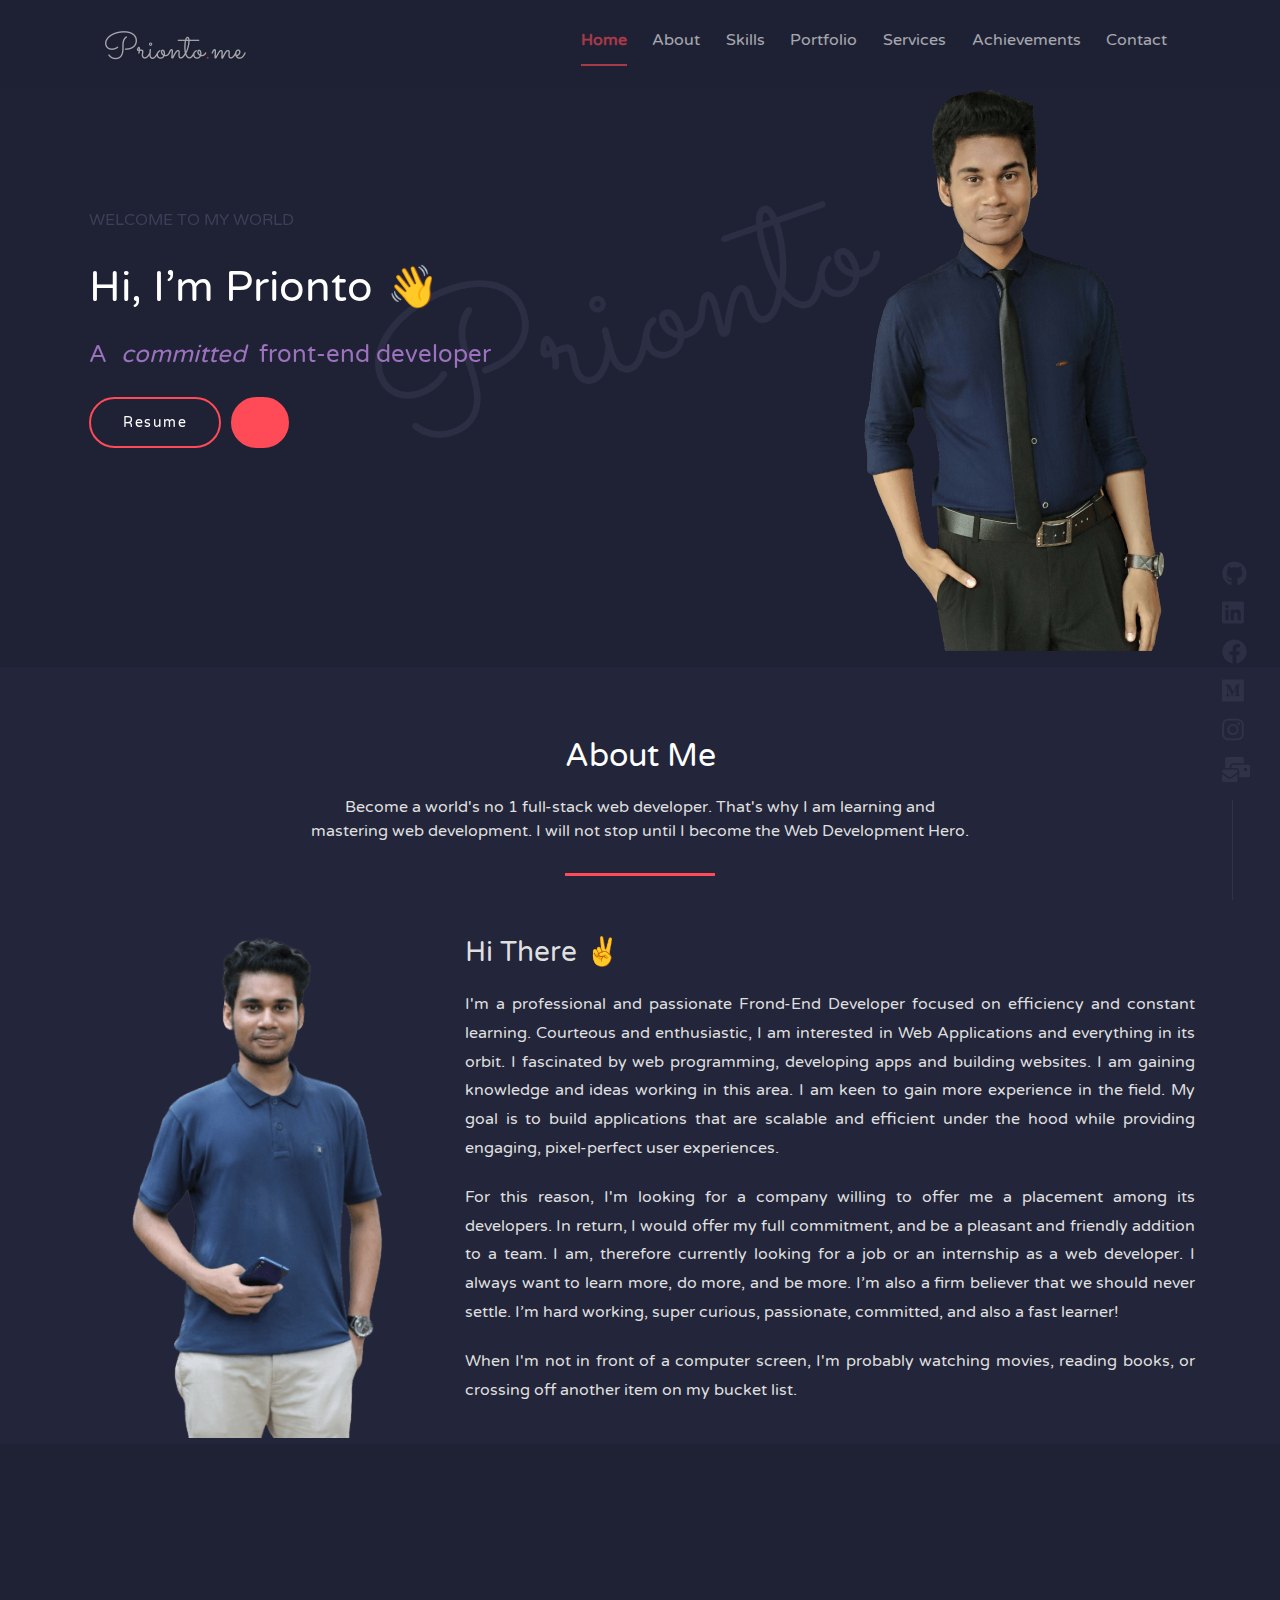
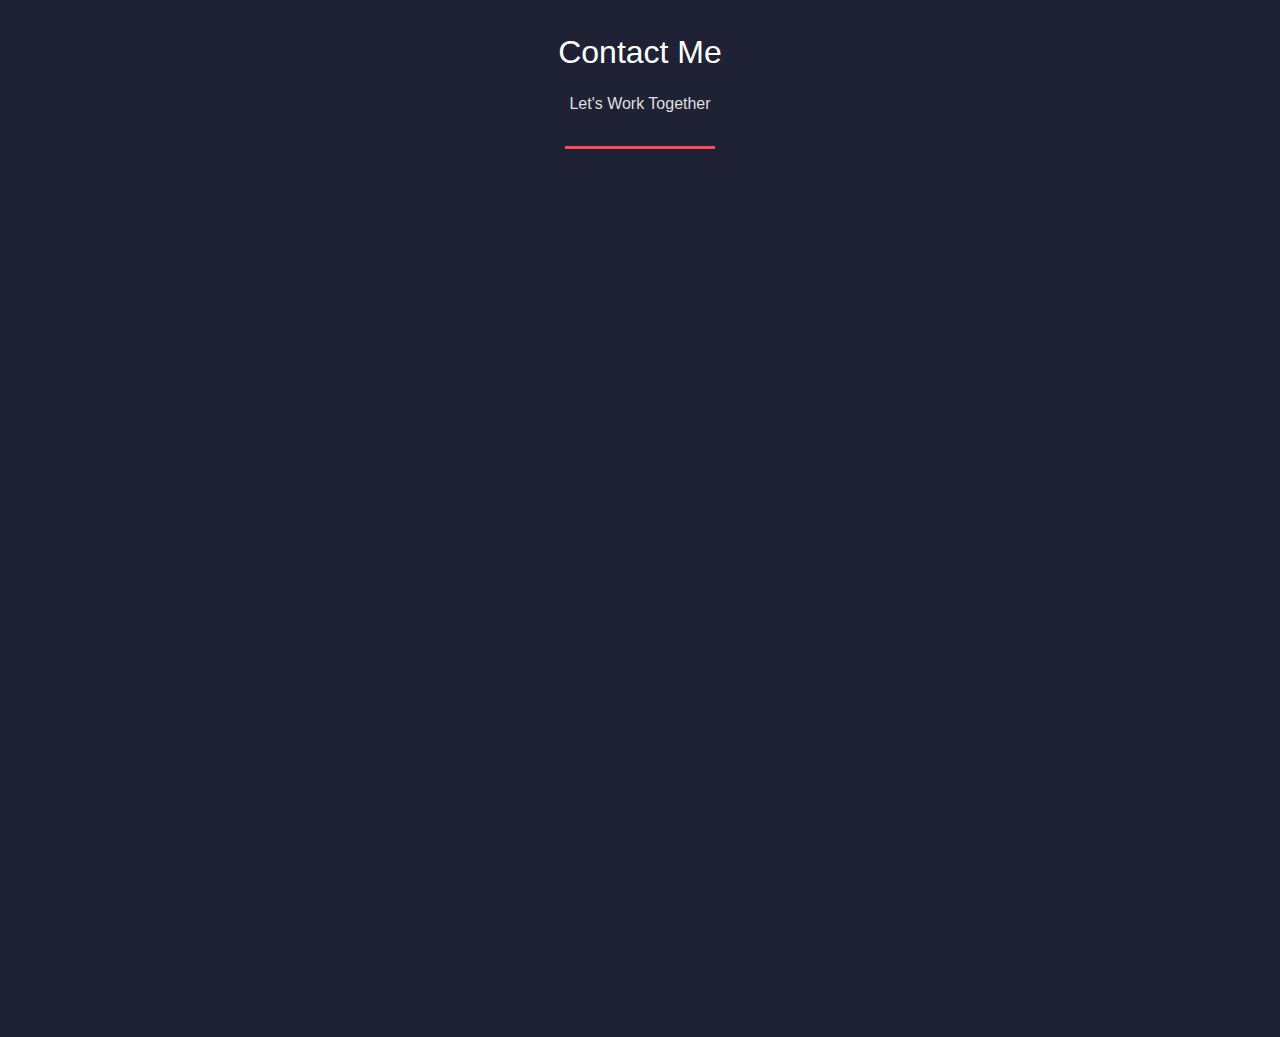
==== index.html @ dadfa2f0 "Test 1" ====
<!doctype html>
<html lang="en">
<head>
    <meta charset="utf-8"/>
    <link rel="icon" href="/programmer.svg"/>
    <meta name="viewport" content="width=device-width,initial-scale=1"/>
    <meta name="theme-color" content="#000000"/>
    <meta name="description"
          content="Become a world's no 1 full-stack web developer. That's why I am learning and mastering web development. I will not stop until I become the Web Development Hero."/>
    <meta property="og:title" content="Kalairani Vignesh's Portfolio"/>
    <meta property="og:type" content="website"/>
    <meta property="og:url" content="https://kalairani.github.io/myprofile"/>
    <meta property="og:image:url" content="https://i.imgur.com/Nc3WDDY.png"/>
    <meta property="og:description"
          content="Become a world's no 1 full-stack web developer. That's why I am learning and mastering web development. I will not stop until I become the Web Development Hero."/>
    <link href="https://fonts.googleapis.com/css2?family=Merienda+One&display=swap" rel="stylesheet"/>
    <link rel="apple-touch-icon" href="/programmer.svg"/>
    <link rel="manifest" href="/manifest.json"/>
    <title>Prionto Abdullah</title>
    <link href="https://fonts.gstatic.com">
    <link href="https://fonts.googleapis.com/css2?family=Exo+2:wght@100;200;300;400;500;600;700;800;900&display=swap"
          rel="stylesheet"/>
    <link href="https://fonts.googleapis.com/css2?family=Varela+Round&display=swap" rel="stylesheet"/>
    <link rel="stylesheet" href="https://cdn.jsdelivr.net/gh/FortAwesome/Font-Awesome@5.13.0/css/all.min.css"/>
    <link href="/static/css/2.44131096.chunk.css" rel="stylesheet">
    <link href="/static/css/main.71ec363f.chunk.css" rel="stylesheet">
</head>
<body>
<noscript>You need to enable JavaScript to run this app.</noscript>
<div id="root"></div>
<script>
    !function(e){function r(r){for(var n,i,l=r[0],p=r[1],f=r[2],c=0,s=[];c<l.length;c++)i=l[c],Object.prototype.hasOwnProperty.call(o,i)&&o[i]&&s.push(o[i][0]),o[i]=0;for(n in p)Object.prototype.hasOwnProperty.call(p,n)&&(e[n]=p[n]);for(a&&a(r);s.length;)s.shift()();return u.push.apply(u,f||[]),t()}function t(){for(var e,r=0;r<u.length;r++){for(var t=u[r],n=!0,l=1;l<t.length;l++){var p=t[l];0!==o[p]&&(n=!1)}n&&(u.splice(r--,1),e=i(i.s=t[0]))}return e}var n={},o={1:0},u=[];function i(r){if(n[r])return n[r].exports;var t=n[r]={i:r,l:!1,exports:{}};return e[r].call(t.exports,t,t.exports,i),t.l=!0,t.exports}i.m=e,i.c=n,i.d=function(e,r,t){i.o(e,r)||Object.defineProperty(e,r,{enumerable:!0,get:t})},i.r=function(e){"undefined"!=typeof Symbol&&Symbol.toStringTag&&Object.defineProperty(e,Symbol.toStringTag,{value:"Module"}),Object.defineProperty(e,"__esModule",{value:!0})},i.t=function(e,r){if(1&r&&(e=i(e)),8&r)return e;if(4&r&&"object"==typeof e&&e&&e.__esModule)return e;var t=Object.create(null);if(i.r(t),Object.defineProperty(t,"default",{enumerable:!0,value:e}),2&r&&"string"!=typeof e)for(var n in e)i.d(t,n,function(r){return e[r]}.bind(null,n));return t},i.n=function(e){var r=e&&e.__esModule?function(){return e.default}:function(){return e};return i.d(r,"a",r),r},i.o=function(e,r){return Object.prototype.hasOwnProperty.call(e,r)},i.p="/";var l=this["webpackJsonpprionto-portfolio"]=this["webpackJsonpprionto-portfolio"]||[],p=l.push.bind(l);l.push=r,l=l.slice();for(var f=0;f<l.length;f++)r(l[f]);var a=p;t()}([])
</script>
<script src="/static/js/2.128fc951.chunk.js"></script>
<script src="/static/js/main.515166cc.chunk.js"></script>
</body>
</html>
---- static/css/main.71ec363f.chunk.css ----
*{margin:0;padding:0;box-sizing:border-box}html{--scrollbarBG:#1f2235;--thumbBG:#ff4a57}body::-webkit-scrollbar{width:13px}body{width:100%;height:100vh;background-color:#1f2235;scrollbar-width:thin;scrollbar-color:#ff4a57 #1f2235;scrollbar-color:var(--thumbBG) var(--scrollbarBG)}body::-webkit-scrollbar-track{background:#1f2235;background:var(--scrollbarBG)}body::-webkit-scrollbar-thumb{background-color:#ff4a57;background-color:var(--thumbBG);border-radius:6px;border:3px solid #1f2235;border:3px solid var(--scrollbarBG)}.main-container{width:100%;height:100%}.alignCenter{-webkit-align-items:center;align-items:center}.justifyConter{-webkit-justify-content:center;justify-content:center}.fa,.fas{font-weight:900;color:#fff;margin:auto 7px}.nav-container{position:fixed;top:0;z-index:1;display:-webkit-flex;display:flex;background:#1f2235;-webkit-flex-direction:row;flex-direction:row;-webkit-align-items:center;align-items:center;-webkit-justify-content:space-between;justify-content:space-between;width:100%;padding-left:100px;padding-right:100px}.nav-container.active{background:#1f2235;box-shadow:0 1px 10px rgba(0,0,0,.1);border-radius:2px}.logo{font-size:1.8rem;color:#ff4a57;cursor:pointer;width:230px}.logo img{width:65%}.link{padding-top:5px;list-style-type:none;float:left}.nav-links{margin-bottom:10px}.nav-links .anchor{display:inline-block;color:#fff;text-decoration:none;cursor:pointer;font-family:"Varela Round",sans-serif;font-size:1rem;font-weight:400;line-height:5.1vh;margin:.8rem}.nav-links .anchor:hover{color:#ff4a57}.anchor.active{color:#ff4a57;font-weight:800;border-bottom:2px solid #ff4a57}.menu-icon{display:none}.home-container{font-family:"Varela Round",sans-serif;color:#fff;-webkit-flex-direction:row;flex-direction:row;-webkit-flex-wrap:nowrap;flex-wrap:nowrap;-webkit-align-content:center;align-content:center;-webkit-justify-content:space-evenly;justify-content:space-evenly;background-color:#1f2235;-webkit-align-items:center;align-items:center;width:100%;background:url(/static/media/bg.8e728fd2.png);background-repeat:no-repeat;background-size:cover;overflow:hidden}.content-container,.home-container{display:-webkit-flex;display:flex;height:100%}.content-container{margin-left:30px;width:50vw;-webkit-flex-direction:column;flex-direction:column;-webkit-justify-content:center;justify-content:center}.main-content{font-size:2.6rem}.skill-animation{margin-bottom:15px}.skill-content{color:#9c72be;font-family:"Varela Round",sans-serif;font-weight:400;font-size:1.5rem}.cIKpxU,.fTWtKs{width:140px!important}.hand{display:inline-block;margin:.9rem;cursor:pointer}.welcome-content{color:#3d3f58;font-size:16px;margin-bottom:20px;font-family:"Varela Round",sans-serif}.svg-container{margin-bottom:0;margin-top:90px;display:-webkit-flex;display:flex;-webkit-align-items:center;align-items:center;-webkit-justify-content:center;justify-content:center}.svg{width:100%}.sticky-icon-container{position:fixed;bottom:0;right:30px}.sticky-icon{margin:20% 2%;font-size:25px;color:#3d3f58;transition:.6s ease}.sticky-icon:hover{color:#ff4a57;font-size:27px}.line{width:1px;background-color:#3d3f58;height:100px;margin-top:10px;margin-left:10px}.about{font-family:"Varela Round",sans-serif}.common{width:60%;margin:20px auto;text-align:center}.mainHeader{font-size:32px;font-weight:500;margin-bottom:20px;color:#fff}.mainContent{font-size:16px;color:#dfdfdf}.commonBorder{background:#ff4a57;height:3px;width:150px;margin:30px auto}.about{width:100%;background:#23263a;padding-top:50px}.about-img{display:-webkit-flex;display:flex;-webkit-align-items:center;align-items:center;-webkit-justify-content:center;justify-content:center}.about-img img{width:350px;height:525px}.info{color:#dfdfdf;text-align:justify;padding-bottom:40px;line-height:1.8rem}.info h3{margin-top:30px}.info-p1,.info h3{margin-bottom:20px}.info-p1,.info-p2{font-size:16px}@media screen and (max-width:576px){.common{width:90%}.about-img img{width:267px;height:400px}}.service{padding:8rem 0;background-color:#f9f9ff}.serviceHeader h2{font-size:2.5rem;text-transform:uppercase;font-weight:700;margin-bottom:1rem}.serviceHeader p{max-width:45rem;text-align:center;margin-bottom:5rem;color:#777;line-height:26px}.singleService{max-width:30%!important;margin:1.1rem;padding:2rem!important;transition:.6s ease;background-color:#272a3f;border-radius:10px}.singleService:hover{box-shadow:0 10px 30px 0 rgba(0,0,0,.08)}.singleService h4{color:hsla(0,0%,100%,.9);font-size:21px;text-transform:uppercase;margin:1rem 0}.singleService p{color:#b3bad3;line-height:26px;font-size:16px}.singleService:hover svg.svg-inline--fa.fa-desktop.fa-w-18,.singleService:hover svg.svg-inline--fa.fa-laptop-code.fa-w-20,.singleService:hover svg.svg-inline--fa.fa-laptop-house.fa-w-20{color:#ff4a57}svg.svg-inline--fa.fa-desktop.fa-w-18,svg.svg-inline--fa.fa-laptop-code.fa-w-20,svg.svg-inline--fa.fa-laptop-house.fa-w-20{font-size:3rem;margin-bottom:1rem;color:#ada5a5;transition:.6s ease}@media screen and (max-width:576px){.service{padding:2rem}.serviceHeader h2{font-size:2rem;text-align:center}.singleService{max-width:85%!important;margin-left:30px}}@media screen and (min-width:576px) and (max-width:768px){.singleService{max-width:95%!important}.card-deck{-webkit-flex-direction:column!important;flex-direction:column!important}.p-4.card{margin-bottom:2rem}}@media screen and (min-width:768px) and (max-width:992px){.row.serviceRow{-webkit-flex-direction:column;flex-direction:column}.col-md-4.singleService{max-width:95%!important}}.skills-container{font-family:"Exo 2",sans-serif;color:#fff;background-color:#1f2235;-webkit-align-items:center;align-items:center;width:100%;min-height:120vh;display:-webkit-flex;display:flex;-webkit-flex-direction:column;flex-direction:column;padding:0 10px}.skills-container h3{border:1px solid #ff4a57;display:inline-block;padding:6px 13px 8px 18px;font-size:22px;font-weight:500;text-transform:uppercase;border-radius:5px;letter-spacing:.5rem}.skills-container img{display:-webkit-flex;display:flex;-webkit-align-items:center;align-items:center}.skills-container figcaption{font-family:"Varela Round",sans-serif;font-size:1rem;font-weight:500}.portfolio-container{font-family:"Exo 2",sans-serif;color:#fff;background-color:#1f2235;-webkit-align-items:center;align-items:center;width:100%;min-height:100vh;display:-webkit-flex;display:flex;-webkit-flex-direction:column;flex-direction:column}.project-button-container{width:100%;margin:auto}.project-button-container button{background-color:transparent!important;color:#ff4a57!important;padding:1%;border:0;border-radius:0!important;font-family:"Exo 2",sans-serif;font-size:22px;font-weight:500}.project-button-container button:focus{background-color:transparent;border-bottom:3px solid #ff4a57;outline:0}.project-button-container button:hover{border:1px solid #ff4a57;display:inline-block;padding:5px 15px;border-radius:5px}@media only screen and (max-width:430px){.project-button-container{width:100%;margin:auto}}.single-work{background-color:#272a3f!important;padding:1%;min-height:480px;border-radius:10px;transition:-webkit-transform .5s ease-in-out;transition:transform .5s ease-in-out;transition:transform .5s ease-in-out,-webkit-transform .5s ease-in-out}.single-work:hover .work-img{-webkit-transform:translateY(-80%);transform:translateY(-80%)}.work-img-container{width:100%;height:220px;overflow:hidden;padding:8px}.work-img-container:hover .work-img{-webkit-transform:translateY(-80%);transform:translateY(-80%)}.work-img{width:100%;transition:-webkit-transform 2s ease-in-out;transition:transform 2s ease-in-out;transition:transform 2s ease-in-out,-webkit-transform 2s ease-in-out}.project-name{font-size:22px;font-weight:500}.project-description,.project-name{font-family:"Varela Round",sans-serif}.project-description{font-size:14px;color:#b3bad3}.work-icon{font-size:25px;color:#ada5a5;margin:1px 10px}.work-icon:hover{color:#ff4a57}.badge{color:#fff!important;background-color:#ff4a57!important;padding:.2em .3em;margin-left:5px}.technologies{position:relative;color:hsla(0,0%,100%,.699);border:1px solid rgba(255,74,86,.8156862745098039);display:inline-block;padding:5px 15px;font-size:14px;font-weight:400;border-radius:5px;letter-spacing:.07rem}.projects-container{width:100%;-webkit-flex-wrap:wrap;flex-wrap:wrap;display:-webkit-flex;display:flex;-webkit-flex-direction:row;flex-direction:row;-webkit-justify-content:center;justify-content:center;-webkit-align-items:center;align-items:center;text-align:center}.projects{height:23rem;width:21rem;margin:1rem}.project-images,.projects{cursor:pointer;border-radius:10px}.project-images{width:100%;height:70%}.achievements-container{display:-webkit-flex;display:flex;color:hsla(0,0%,100%,.9);-webkit-flex-direction:column;flex-direction:column;padding:2rem;-webkit-align-items:center;align-items:center;-webkit-justify-content:space-evenly;justify-content:space-evenly;width:100%;min-height:100vh}.Achievement-images{width:100%;height:15rem;background-size:cover;background-repeat:no-repeat}.project-links h3{font-family:"Exo 2",sans-serif;font-weight:400;font-size:22px}.flip-box{background-color:transparent;height:16rem;width:21rem;-webkit-perspective:1000px;perspective:1000px}.flip-box-inner{position:absolute;width:100%;height:100%;text-align:center;transition:-webkit-transform .8s;transition:transform .8s;transition:transform .8s,-webkit-transform .8s;-webkit-transform-style:preserve-3d;transform-style:preserve-3d}.flip-box:hover .flip-box-inner{-webkit-transform:rotateY(180deg);transform:rotateY(180deg)}.flip-box-back,.flip-box-front{position:absolute;width:100%;height:100%;-webkit-backface-visibility:hidden;backface-visibility:hidden}.flip-box-back,.flip-box-front{background-color:transparent}.flip-box-back{-webkit-transform:rotateY(180deg);transform:rotateY(180deg)}.experienceDetails{width:100%}.experience{padding:6rem 0}.main-line{min-height:30rem;border-left:5px solid hsla(0,0%,100%,.25);z-index:5}.main-line.col{max-width:1.1rem!important}.years p{color:hsla(0,0%,100%,.8);font-family:"Varela Round",sans-serif;font-size:16px}.secondP:after,.thirdP:after,.years .firstP:after{content:"";position:absolute;right:-3.4rem;border-radius:50%;width:.5rem;height:.5rem;margin-top:4px;z-index:100;background-color:hsla(0,0%,100%,.7)}.secondP:before,.thirdP:before,.years .firstP:before{content:"";position:absolute;right:-3.65rem;border-radius:50%;width:1rem;height:1rem;z-index:10;background:#ff4a57}.experienceInfo h4{color:#fff;font-family:"Varela Round",sans-serif;font-weight:500;letter-spacing:1px}.experienceInfo p{font-size:18px;color:hsla(0,0%,100%,.9)}.point{font-size:16px}.firstP,.secondP{margin-bottom:8rem}.secondExp{margin:4.2rem 0}@media screen and (max-width:576px){.experience{padding:.5rem}.col1{-webkit-flex-grow:1;flex-grow:1}.col2{-webkit-flex-grow:0.3;flex-grow:0.3}.col.py-5.years.mr-5.px-0.aos-init.aos-animate{margin-right:1rem!important}.line.col{padding:0;height:35rem}.secondP:before,.thirdP:before,.years .firstP:before{right:-1.65rem;margin-top:2.5rem}.secondP:after,.thirdP:after,.years .firstP:after{right:-1.4rem;margin-top:-28px}.secondExp{margin:2.2rem 0}.experienceDetails.row{max-width:100vw}}@media screen and (min-width:416px) and (max-width:576px){.secondP:before,.thirdP:before,.years .firstP:before{margin-top:1rem}.secondExp{margin:3.2rem 0}}.padding-up{padding-top:3rem}.swiper-wrapper{width:350px!important}.swiper-button-next,.swiper-button-prev{color:#ff4a57!important}.see-all-button{width:300px}.single-blog{width:100%;height:360px;background-color:#272a3f;padding:5%;border-radius:5px}.blog-img-container{width:100%;margin-bottom:10px}.blog-img{transition:-webkit-transform .7s ease-in-out;transition:transform .7s ease-in-out;transition:transform .7s ease-in-out,-webkit-transform .7s ease-in-out;width:100%}.blog-img:hover{-webkit-transform:scale(1.2);transform:scale(1.2)}.single-blog h5{color:hsla(0,0%,100%,.9)}.main-button{background-color:transparent!important;color:#e0e0e0;border-radius:10px;border:1px solid #ff4a57;width:150px;margin-bottom:10px;transition:all .5s ease-in-out}.main-button:hover{background-color:#ff4a57!important}.main-button:focus{outline:none}@media screen and (max-width:576px){.padding-up{padding-top:0}.swiper-container{display:-webkit-flex;display:flex;-webkit-justify-content:center;justify-content:center}}#contact{padding-top:7rem}.contactHead h3{font-size:2.5rem;color:#fff;text-transform:uppercase;margin-bottom:1rem}.contactHead p{color:#fefefe}.contact-details{font-family:"Exo 2",sans-serif;max-width:30%!important;margin:1.1rem;padding:2rem!important;border-radius:20px;box-shadow:0 0 30px 0 rgba(0,0,0,.1)}.contact-details h4{font-size:1.4rem;font-weight:600;color:hsla(0,0%,100%,.8);text-transform:uppercase;margin:1.5rem 0;letter-spacing:.2rem}.contact-details p{color:#fff;letter-spacing:.3px;font-size:1rem}p.blockIcon{border:1px solid #fefefe;margin:0;padding:.9rem;border-radius:50%;width:4rem;height:4rem}p.blockIcon svg.svg-inline--fa.fa-envelope.fa-w-16,p.blockIcon svg.svg-inline--fa.fa-home.fa-w-18,p.blockIcon svg.svg-inline--fa.fa-phone-alt.fa-w-16{font-size:2rem;margin:0;color:#ff4a57}.contactForm h3{color:#fff;font-size:1rem}.contactForm{max-width:35rem;margin:0 auto}.contactForm p{color:#fff;letter-spacing:1px;margin-bottom:3rem}.contactForm input{height:3.5rem}.contactForm input,.contactForm textarea{background-color:#272a3f;border-radius:10px;border:none}.contactForm textarea{height:7rem!important}@media screen and (max-width:576px){.contact{padding:2rem}.contact-details{max-width:88%!important}}@media screen and (min-width:576px) and (max-width:767px){.contact-details{max-width:92%!important}}@media screen and (min-width:768px) and (max-width:992px){.contact-details{margin:.5rem!important}}.footer-container{font-family:"Exo 2",sans-serif;-webkit-align-items:center;align-items:center;width:100%}.copyRight{color:#fff;letter-spacing:.6px}.myName{color:#ff4a57;font-size:16px;font-weight:700}.button-group{display:-webkit-flex;display:flex}.button,.button-group a{text-decoration:none}.button{background-color:#1f2235;border:1px solid #ff4a57;color:#fff;font-family:"Varela Round",sans-serif;font-weight:400;width:-webkit-max-content;width:max-content;padding:13px 22px;border-radius:6px;text-align:center;display:block;outline:none;margin-top:.6rem;font-size:14px;letter-spacing:1.5px;cursor:pointer;transition:all .3s ease-in-out 0s}.button:hover{background-color:#ff4a57;color:#fff;transition:all .3s ease 0s;-webkit-transform:translateY(-3px);transform:translateY(-3px)}.button:focus{outline:none}.btn,.button-link{text-decoration:none}.btn{outline:none;border:none;color:#fff}.btn-outline{outline:none;padding:13px 32px}.btn-outline,.btn-smart{border:2px solid #ff4a57;border-radius:50px}.btn-smart{background:#ff4a57;padding:13px 20px;margin-left:10px}.btn-smart:hover{background-color:#1f2235}.play{font-size:25px!important;padding-top:10px}.heading{margin:2rem 0;font-family:"Varela Round",sans-serif;color:#000}@media screen and (max-width:1150px){.home-container{-webkit-flex-direction:column;flex-direction:column}.logo{width:150px}.logo img{width:90%}.content-container{margin-left:0;margin-top:100px;padding-top:5rem;width:100vw;-webkit-align-items:center;align-items:center;-webkit-justify-content:center;justify-content:center;text-align:center}.svg-container{width:100vw}}@media screen and (max-width:900px){.nav-links{display:-webkit-flex;display:flex;-webkit-flex-direction:column;flex-direction:column;width:100%;min-height:500px;position:absolute;top:9vh;text-align:center;-webkit-align-items:center;align-items:center;left:-100%;top:90px}.nav-links,.nav-links.active{opacity:1;transition:all .5s ease}.nav-links.active{background:rgba(0,0,0,.9);left:0;z-index:1;top:90px}.menu-icon{display:block;position:relative;margin:0 1rem;font-size:1.8rem;cursor:pointer}.nav-links .anchor{display:block;line-height:9.1vh;width:100vw;margin:.4rem}.anchor.active{color:#ff4a57;font-weight:800;border:none;background:rgba(0,0,0,.534)}.nav-links.active .anchor:hover{color:#ff4a57}.left-content{margin-top:50px}}@media screen and (max-width:1150px){.svg{width:45%}}@media screen and (max-width:900px){.svg{width:60%}.nav-container{padding:25px}.content-container{margin-top:90px}}@media screen and (max-width:700px){.content-container{font-size:.7rem;margin-top:70px}.svg-container{margin-top:3rem;width:50vw;display:-webkit-flex;display:flex;-webkit-align-items:center;align-items:center;-webkit-justify-content:center;justify-content:center}.svg{width:130%}.nav-container{padding:20px}}@media screen and (max-width:550px){.home-container{min-height:auto}.content-container{font-size:.7rem}.logo img{width:85%}.main-content{font-size:2rem}.skill-content{margin:.6rem 0;font-size:1.2rem}.hand{font-size:1.8rem}.welcome-content{font-size:.7rem}.cIKpxU,.fTWtKs{width:120px!important}.svg{width:140%}.nav-container{padding:10px}}@media screen and (max-width:500px){.svg{width:140%}.project-button-container button{padding:1% 3%}}@media screen and (max-width:415px){.skill-content{font-size:1rem}.cIKpxU,.fTWtKs{width:100px!important}.logo img{width:80%}.mainHeader{font-size:30px}}@media screen and (max-width:395px){.heading{font-size:1.2rem}.button{font-size:.8rem}.cIKpxU,.fTWtKs{width:90px!important}.logo img{width:85%}}
/*# sourceMappingURL=main.71ec363f.chunk.css.map */
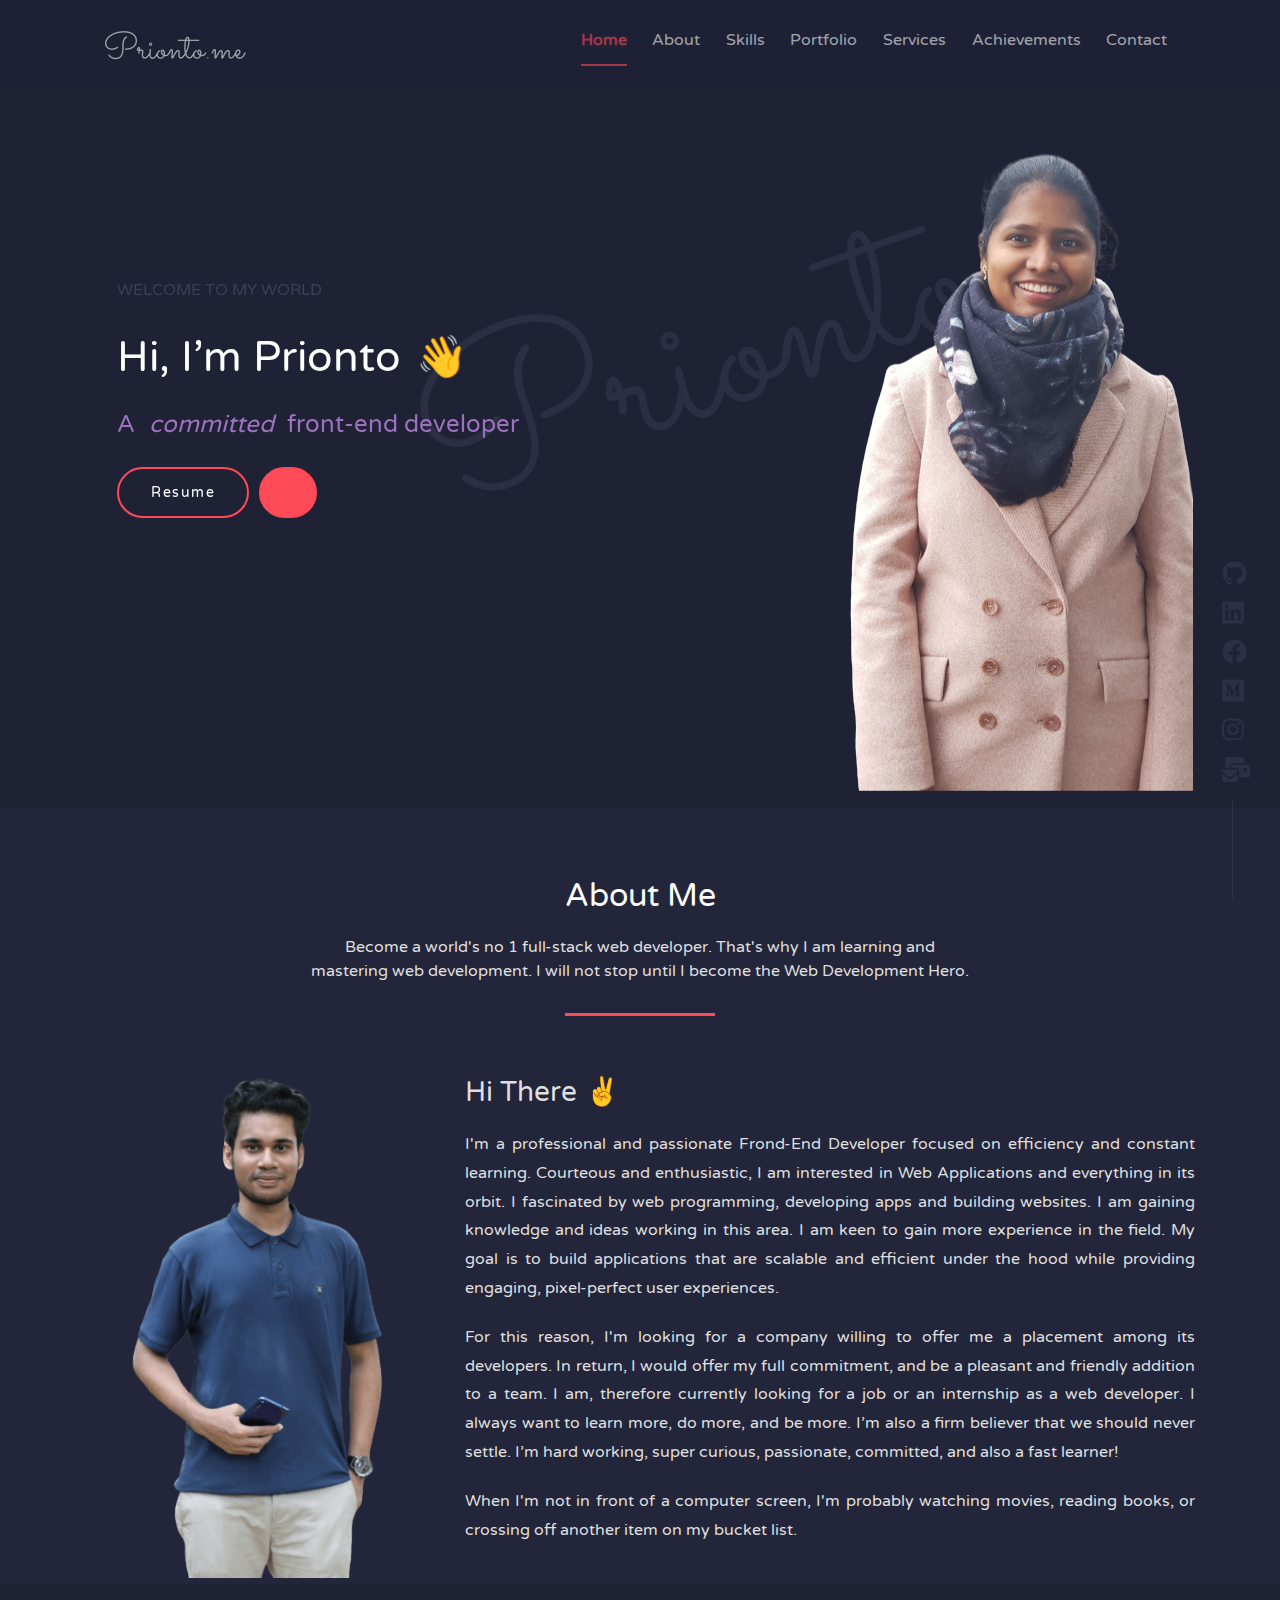
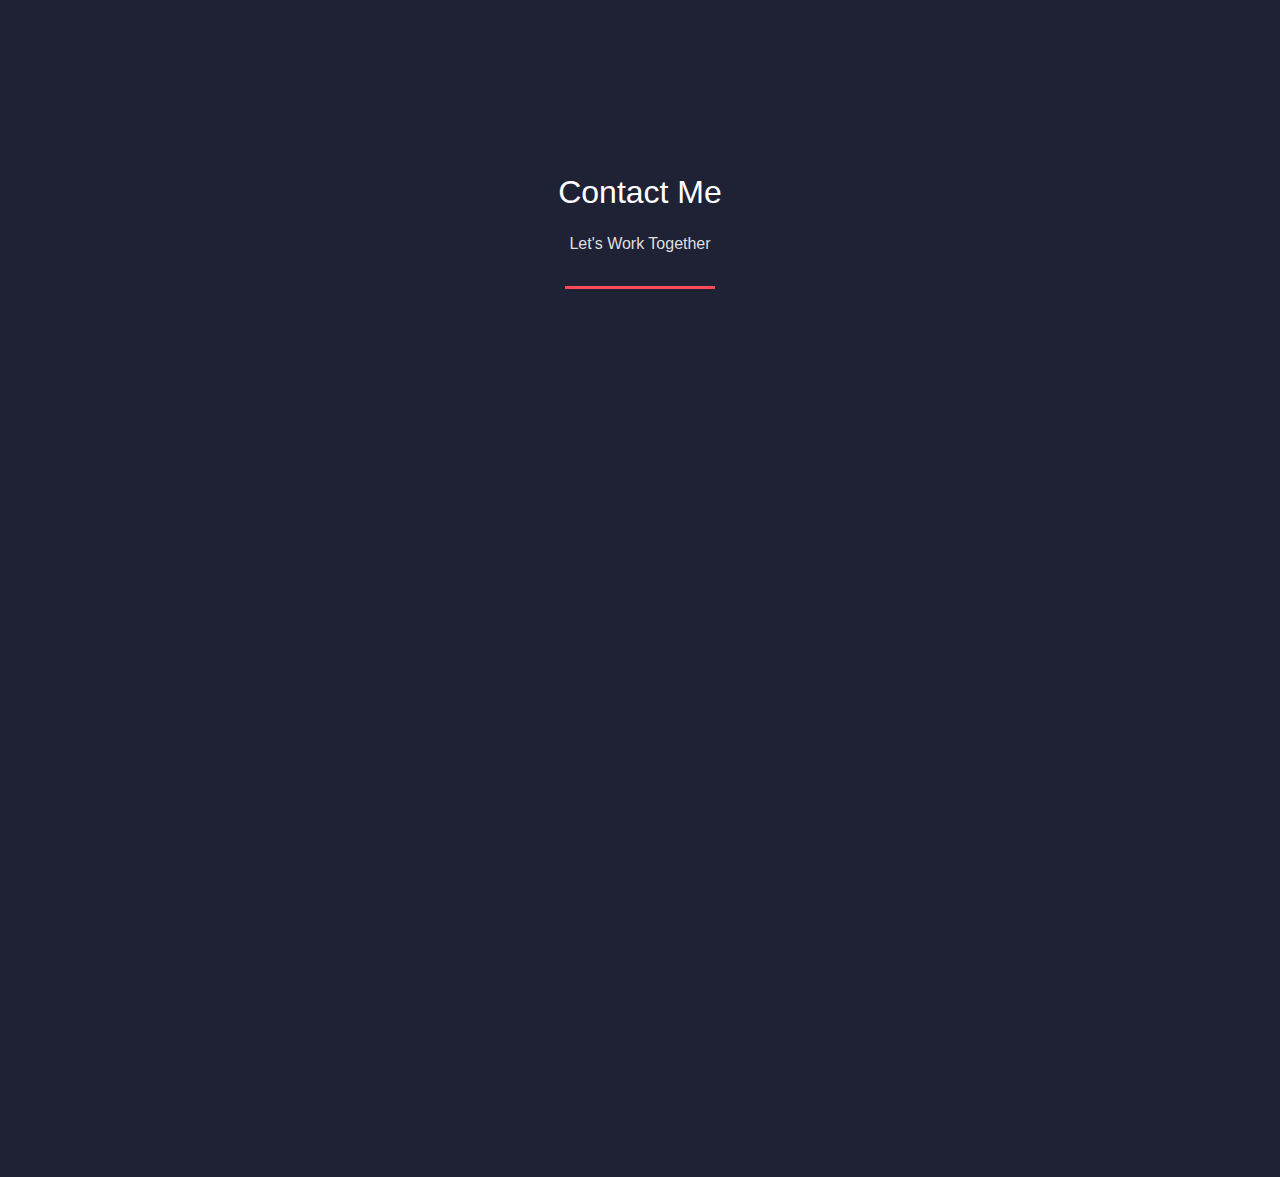
==== commit 4c625990: "Title update" ====
--- a/index.html
+++ b/index.html
@@ -16,7 +16,7 @@
     <link href="https://fonts.googleapis.com/css2?family=Merienda+One&display=swap" rel="stylesheet"/>
     <link rel="apple-touch-icon" href="/programmer.svg"/>
     <link rel="manifest" href="/manifest.json"/>
-    <title>Prionto Abdullah</title>
+    <title>Kalairani Vignesh</title>
     <link href="https://fonts.gstatic.com">
     <link href="https://fonts.googleapis.com/css2?family=Exo+2:wght@100;200;300;400;500;600;700;800;900&display=swap"
           rel="stylesheet"/>
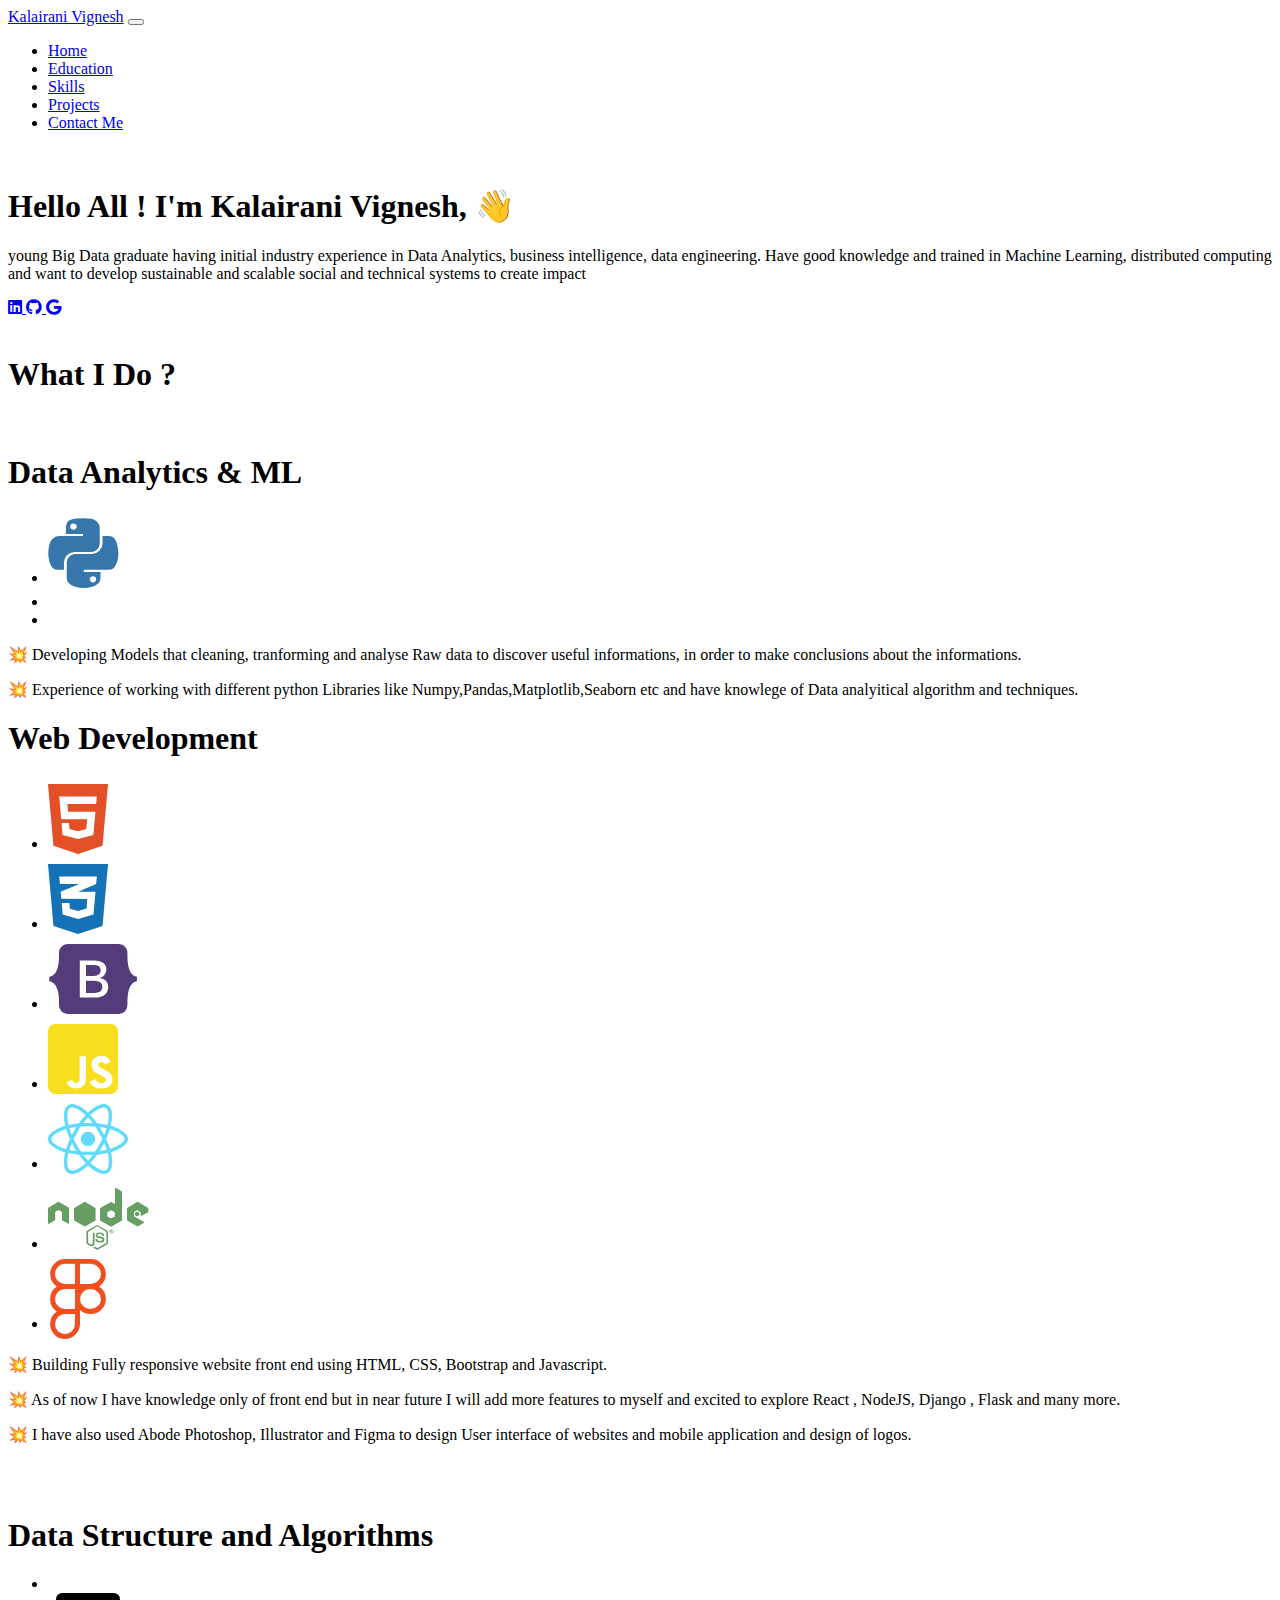
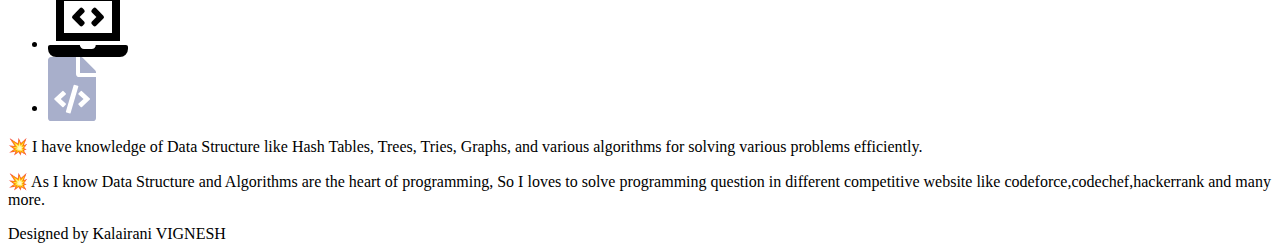
==== commit 99779b1b: "Index File - initial update" ====
--- a/index.html
+++ b/index.html
@@ -1,37 +1,150 @@
-<!doctype html>
-<html lang="en">
+<!DOCTYPE html>
+<html lang="en" dir="ltr">
+
 <head>
-    <meta charset="utf-8"/>
-    <link rel="icon" href="/programmer.svg"/>
-    <meta name="viewport" content="width=device-width,initial-scale=1"/>
-    <meta name="theme-color" content="#000000"/>
-    <meta name="description"
-          content="Become a world's no 1 full-stack web developer. That's why I am learning and mastering web development. I will not stop until I become the Web Development Hero."/>
-    <meta property="og:title" content="Kalairani Vignesh's Portfolio"/>
-    <meta property="og:type" content="website"/>
-    <meta property="og:url" content="https://kalairani.github.io/myprofile"/>
-    <meta property="og:image:url" content="https://i.imgur.com/Nc3WDDY.png"/>
-    <meta property="og:description"
-          content="Become a world's no 1 full-stack web developer. That's why I am learning and mastering web development. I will not stop until I become the Web Development Hero."/>
-    <link href="https://fonts.googleapis.com/css2?family=Merienda+One&display=swap" rel="stylesheet"/>
-    <link rel="apple-touch-icon" href="/programmer.svg"/>
-    <link rel="manifest" href="/manifest.json"/>
-    <title>Kalairani Vignesh</title>
-    <link href="https://fonts.gstatic.com">
-    <link href="https://fonts.googleapis.com/css2?family=Exo+2:wght@100;200;300;400;500;600;700;800;900&display=swap"
-          rel="stylesheet"/>
-    <link href="https://fonts.googleapis.com/css2?family=Varela+Round&display=swap" rel="stylesheet"/>
-    <link rel="stylesheet" href="https://cdn.jsdelivr.net/gh/FortAwesome/Font-Awesome@5.13.0/css/all.min.css"/>
-    <link href="/static/css/2.44131096.chunk.css" rel="stylesheet">
-    <link href="/static/css/main.71ec363f.chunk.css" rel="stylesheet">
+  <meta charset="utf-8">
+  <meta name="viewport" content="width=device-width,initial-scale=1">
+  <title>Kalairani Vignesh's Portfolio</title>
+  <link rel="icon" href="Image/engineer.ico">
+  <link rel="stylesheet" href="https://stackpath.bootstrapcdn.com/bootstrap/4.5.0/css/bootstrap.min.css" integrity="sha384-9aIt2nRpC12Uk9gS9baDl411NQApFmC26EwAOH8WgZl5MYYxFfc+NcPb1dKGj7Sk" crossorigin="anonymous">
+  <link rel="stylesheet" href="style.css">
+  
+  <link href="https://fonts.googleapis.com/css2?family=Arizonia&family=Montserrat:wght@400;800&display=swap" rel="stylesheet">
+  <link href="https://fonts.googleapis.com/css2?family=Open+Sans:wght@700&display=swap" rel="stylesheet">
+  <link rel="stylesheet" href="https://use.fontawesome.com/releases/v5.4.1/css/all.css" />
+  <link rel="stylesheet" href="https://cdnjs.cloudflare.com/ajax/libs/font-awesome/5.13.1/css/all.min.css">
+  <script src="https://code.jquery.com/jquery-3.5.1.slim.min.js" integrity="sha384-DfXdz2htPH0lsSSs5nCTpuj/zy4C+OGpamoFVy38MVBnE+IbbVYUew+OrCXaRkfj" crossorigin="anonymous"></script>
+  <script src="https://cdn.jsdelivr.net/npm/popper.js@1.16.0/dist/umd/popper.min.js" integrity="sha384-Q6E9RHvbIyZFJoft+2mJbHaEWldlvI9IOYy5n3zV9zzTtmI3UksdQRVvoxMfooAo" crossorigin="anonymous"></script>
+  <script src="https://stackpath.bootstrapcdn.com/bootstrap/4.5.0/js/bootstrap.min.js" integrity="sha384-OgVRvuATP1z7JjHLkuOU7Xw704+h835Lr+6QL9UvYjZE3Ipu6Tp75j7Bh/kR0JKI" crossorigin="anonymous"></script>
 </head>
-<body>
-<noscript>You need to enable JavaScript to run this app.</noscript>
-<div id="root"></div>
-<script>
-    !function(e){function r(r){for(var n,i,l=r[0],p=r[1],f=r[2],c=0,s=[];c<l.length;c++)i=l[c],Object.prototype.hasOwnProperty.call(o,i)&&o[i]&&s.push(o[i][0]),o[i]=0;for(n in p)Object.prototype.hasOwnProperty.call(p,n)&&(e[n]=p[n]);for(a&&a(r);s.length;)s.shift()();return u.push.apply(u,f||[]),t()}function t(){for(var e,r=0;r<u.length;r++){for(var t=u[r],n=!0,l=1;l<t.length;l++){var p=t[l];0!==o[p]&&(n=!1)}n&&(u.splice(r--,1),e=i(i.s=t[0]))}return e}var n={},o={1:0},u=[];function i(r){if(n[r])return n[r].exports;var t=n[r]={i:r,l:!1,exports:{}};return e[r].call(t.exports,t,t.exports,i),t.l=!0,t.exports}i.m=e,i.c=n,i.d=function(e,r,t){i.o(e,r)||Object.defineProperty(e,r,{enumerable:!0,get:t})},i.r=function(e){"undefined"!=typeof Symbol&&Symbol.toStringTag&&Object.defineProperty(e,Symbol.toStringTag,{value:"Module"}),Object.defineProperty(e,"__esModule",{value:!0})},i.t=function(e,r){if(1&r&&(e=i(e)),8&r)return e;if(4&r&&"object"==typeof e&&e&&e.__esModule)return e;var t=Object.create(null);if(i.r(t),Object.defineProperty(t,"default",{enumerable:!0,value:e}),2&r&&"string"!=typeof e)for(var n in e)i.d(t,n,function(r){return e[r]}.bind(null,n));return t},i.n=function(e){var r=e&&e.__esModule?function(){return e.default}:function(){return e};return i.d(r,"a",r),r},i.o=function(e,r){return Object.prototype.hasOwnProperty.call(e,r)},i.p="/";var l=this["webpackJsonpprionto-portfolio"]=this["webpackJsonpprionto-portfolio"]||[],p=l.push.bind(l);l.push=r,l=l.slice();for(var f=0;f<l.length;f++)r(l[f]);var a=p;t()}([])
-</script>
-<script src="/static/js/2.128fc951.chunk.js"></script>
-<script src="/static/js/main.515166cc.chunk.js"></script>
+<body class="container-fluid body_section">
+        <header>
+              <nav class="navbar navbar-expand-lg navbar-light ">
+                <a class="navbar-brand brand-name" href="#">Kalairani Vignesh</a>
+                <button class="navbar-toggler" type="button" data-toggle="collapse" data-target="#navbarSupportedContent" aria-controls="navbarSupportedContent" aria-expanded="false" aria-label="Toggle navigation">
+                  <span class="navbar-toggler-icon"></span>
+                </button>
+        
+                <div class="collapse navbar-collapse" id="navbarSupportedContent">
+                  <ul class="navbar-nav ml-auto">
+                    <li class="nav-item">
+                      <a class="nav-link headerachor" href="index.html">Home</a>
+                    </li>
+                    <li class="nav-item">
+                      <a class="nav-link headerachor" href="Education.html">Education</a>
+                    </li>
+                    <li class="nav-item">
+                      <a class="nav-link headerachor" href="skill.html">Skills</a>
+                    </li>
+                    <li class="nav-item">
+                      <a class="nav-link headerachor" href="Project.html">Projects</a>
+                    </li>
+                    <li class="nav-item">
+                      <a class="nav-link headerachor" href="contact.html">Contact Me</a>
+                    </li>
+                  </ul>
+              </nav>
+          </header>
+
+          <section id = "Home">
+              <div class="row column1">
+                <div class="col-lg-6 col-md-6 first-image">
+                    <img class = "boyimage" src="Image/20200630_162659.gif" alt="">
+                </div>  
+                  <div class="col-lg-6 section-1">
+                      <h1 class = "Hello">Hello All ! I'm Kalairani Vignesh, <span class="wave">👋</span></h1>
+                      <p> young Big Data graduate having initial industry experience in Data Analytics, business intelligence, data engineering.
+                          Have good knowledge and trained in Machine Learning, distributed computing and want to develop sustainable and
+                          scalable social and technical systems to create impact</p>
+                          <div class=social_media_icon>
+                            <a class="btn" href="https://www.linkedin.com/in/kalairani-vignesh/" target=_blank>
+                              <i class="fab fa-linkedin" aria-hidden="true"></i>
+                            </a>
+                            <a class="btn" href="https://github.com/kalairani" target=_blank>
+                              <i class="fab fa-github"></i>
+                            </a>
+                            <a class="btn" href="mailto:kalairani.vignesh@gmail.com" target=_blank>
+                              <i class="fab fa-google"></i>
+                            </a>
+                          </div>
+                  </div>
+                  <div class="Image-boy col-lg-6"><img class="boy" src="Image/Boy-image.png" alt=""></div>
+              </div>
+          </section>
+
+
+          <section id=Whatido>
+            <h1>What I Do ?</h1>
+              <div class = "row feature-1">
+                  <div class="col-lg-6 col-md-6 Feature-first-image ">
+                    <img class = "Feature-svg-image" src="Image/Data_Analysis.svg" alt="">
+                  </div>
+                  <div class="col-lg-6 col-md-6">
+                    <h1 class= "Feature-Heading" >Data Analytics & ML</h1>
+                    <ul class = "dev-icon">
+                      <li><i class="fab fa-python fa-5x" style="color:#3776ab"></i></li>
+                      <li><img class="numpy" src="Image/numpy-ar21.svg" alt=""></li>
+                      <li><img class = "pandas" src="Image/kindpng_5747046.png" alt=""></li>
+                    </ul>
+                    <div class = "Data-Analytic">
+                      <p class ="Features-paragraph">
+                         💥 Developing Models that cleaning, tranforming and analyse Raw data to discover useful informations,
+                         in order to make conclusions about the informations.</p>
+                      <p  class ="Features-paragraph">
+                         💥 Experience of working with different python Libraries like Numpy,Pandas,Matplotlib,Seaborn etc and have knowlege of
+                        Data analyitical algorithm and techniques.</p>
+                    </div>
+                </div>
+              </div>
+              <div class="row feature-2">
+                <div class="col-lg-6 col-md-6 feature-web">
+                  <h1 class="Feature-Heading">Web Development</h1>
+                  <ul class = "dev-icon">
+                    <li><i class="fab fa-html5 fa-5x" style="color:#e34f26"></i></li>
+                    <li><i class="fab fa-css3-alt fa-5x" style="color:#1572b6"></i></li>
+                    <li><i class="fab fa-bootstrap fa-5x" style="color:#543b79"></i></li>
+                    <li><i class="fab fa-js-square fa-5x" style="color:#f7df1e"></i></li>
+                    <li><i class="fab fa-react fa-5x" style="color:#61dafb"></i></li>
+                    <li><i class="fab fa-node fa-5x" style="color:#679e63"></i></li>
+                    <li><i class="fab fa-figma fa-5x" style="color:#f24e1e"></i></li>
+                
+                  </ul>
+                  <div class = "Data-Analytic">
+                    <p class ="Features-paragraph">
+                       💥 Building Fully responsive website front end using HTML, CSS, Bootstrap and Javascript.</p>
+                    <p  class ="Features-paragraph">
+                       💥 As of now I have knowledge only of front end but in near future I will add more features to myself and excited to explore React , NodeJS, Django , Flask and many more.</p>
+                      <p  class ="Features-paragraph">
+                       💥 I have also used Abode Photoshop, Illustrator and Figma to design User interface of websites and mobile application and design of logos.</p>
+                      </div>
+                </div>
+                <div class="col-lg-6 col-md-6 Feature-second-image ">
+                  <img class = "Feature-svg-image" src="Image/website.svg" alt="">
+                </div>
+              </div>
+              <div class="row feature-3">
+                <div class = "col-lg-6 col-md-6 Feature-third-image">
+                    <img class = "Feature-svg-image-3" src="Image/Coding.svg" alt="">
+                  </div>
+                  <div class="col-lg-6 col-md-6 feature-coding">
+                    <h1 class="Feature-Heading">Data Structure and Algorithms</h1>
+                    <ul class = "dev-icon">
+                     <li></li>
+                     <li><i class="fas fa-laptop-code fa-4x"></i></li>
+                     
+                     <li><i class="fas fa-file-code fa-4x" style="color: #a8afcb;"></i></li>
+                    </ul>
+                    <div class = "Data-Analytic">
+                      <p class ="Features-paragraph">
+                         💥 I have knowledge of Data Structure like Hash Tables, Trees, Tries, Graphs, and various algorithms for solving various problems efficiently.</p>
+                      <p  class ="Features-paragraph">
+                         💥 As I know Data Structure and Algorithms are the heart of programming, So I loves to solve programming question in different competitive website like codeforce,codechef,hackerrank and many more.</p>
+                        </div>
+                  </div>
+              </div>
+               
+        
+          </section>
+    <footer class=footer>Designed by Kalairani VIGNESH</footer>
 </body>
-</html>+</html>
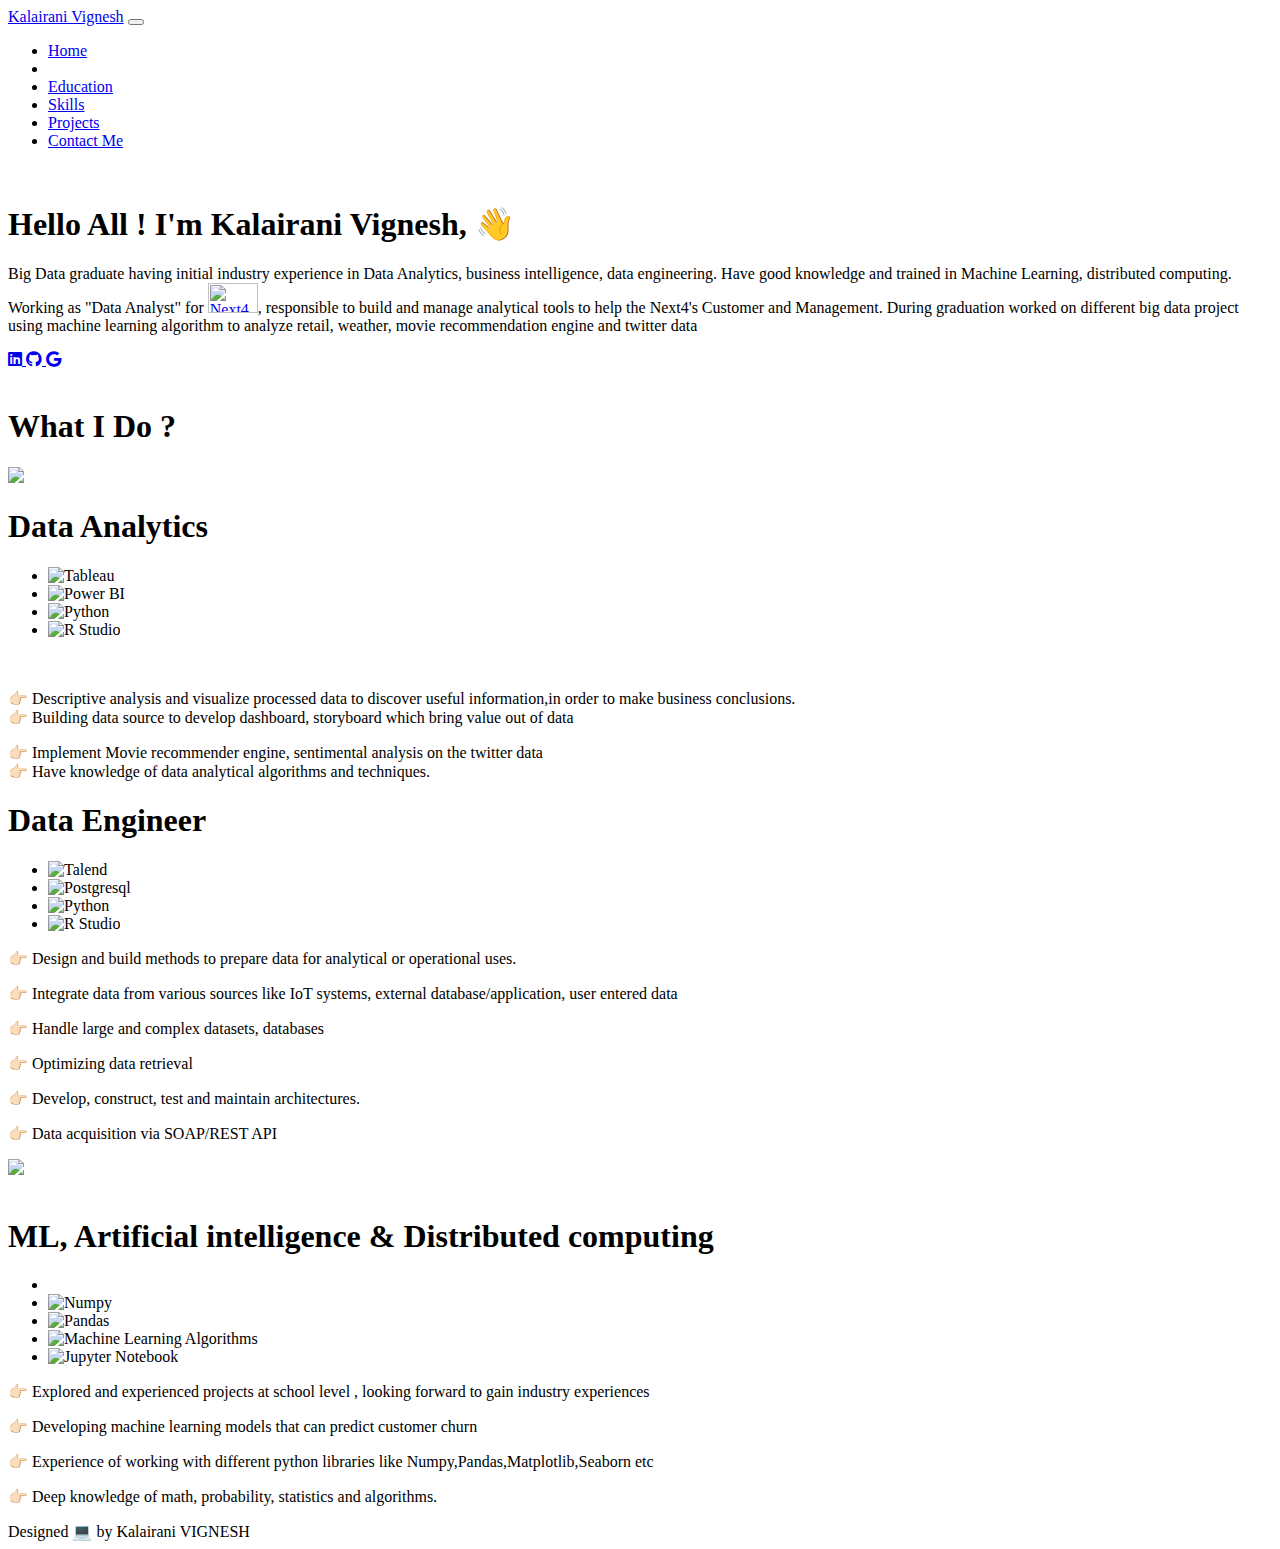
==== commit ec1e89aa: "home navigation" ====
--- a/index.html
+++ b/index.html
@@ -5,7 +5,7 @@
   <meta charset="utf-8">
   <meta name="viewport" content="width=device-width,initial-scale=1">
   <title>Kalairani Vignesh's Portfolio</title>
-  <link rel="icon" href="Image/engineer.ico">
+  <link rel="icon" href="Image/analyst.png">
   <link rel="stylesheet" href="https://stackpath.bootstrapcdn.com/bootstrap/4.5.0/css/bootstrap.min.css" integrity="sha384-9aIt2nRpC12Uk9gS9baDl411NQApFmC26EwAOH8WgZl5MYYxFfc+NcPb1dKGj7Sk" crossorigin="anonymous">
   <link rel="stylesheet" href="style.css">
   
@@ -20,7 +20,7 @@
 <body class="container-fluid body_section">
         <header>
               <nav class="navbar navbar-expand-lg navbar-light ">
-                <a class="navbar-brand brand-name" href="#">Kalairani Vignesh</a>
+                <a class="navbar-brand brand-name" href="https://kalairani.github.io/">Kalairani Vignesh</a>
                 <button class="navbar-toggler" type="button" data-toggle="collapse" data-target="#navbarSupportedContent" aria-controls="navbarSupportedContent" aria-expanded="false" aria-label="Toggle navigation">
                   <span class="navbar-toggler-icon"></span>
                 </button>
@@ -30,6 +30,7 @@
                     <li class="nav-item">
                       <a class="nav-link headerachor" href="index.html">Home</a>
                     </li>
+                    <li class="nav-item">
                     <li class="nav-item">
                       <a class="nav-link headerachor" href="Education.html">Education</a>
                     </li>
@@ -48,14 +49,14 @@
 
           <section id = "Home">
               <div class="row column1">
-                <div class="col-lg-6 col-md-6 first-image">
-                    <img class = "boyimage" src="Image/20200630_162659.gif" alt="">
+                <div class="first-image">
+                    <img class = "myimage" src="Image/KalairaniVignesh.png" alt="">
                 </div>  
-                  <div class="col-lg-6 section-1">
+                  <div class="summary">
                       <h1 class = "Hello">Hello All ! I'm Kalairani Vignesh, <span class="wave">👋</span></h1>
-                      <p> young Big Data graduate having initial industry experience in Data Analytics, business intelligence, data engineering.
-                          Have good knowledge and trained in Machine Learning, distributed computing and want to develop sustainable and
-                          scalable social and technical systems to create impact</p>
+                      <p> Big Data graduate having initial industry experience in Data Analytics, business intelligence, data engineering.
+                          Have good knowledge and trained in Machine Learning, distributed computing. Working as "Data Analyst" for <a href = "https://next4.io/" target = "_blank"><img class = "ImageSummary" src = "Image/Next4.png" title="Next4, a traxens company" width="50" height="30"></a>, responsible to build and manage analytical tools to help the Next4's Customer and Management.
+                          During graduation worked on different big data project using machine learning algorithm to  analyze retail, weather, movie recommendation engine and twitter data</p>
                           <div class=social_media_icon>
                             <a class="btn" href="https://www.linkedin.com/in/kalairani-vignesh/" target=_blank>
                               <i class="fab fa-linkedin" aria-hidden="true"></i>
@@ -68,83 +69,86 @@
                             </a>
                           </div>
                   </div>
-                  <div class="Image-boy col-lg-6"><img class="boy" src="Image/Boy-image.png" alt=""></div>
+                  <div class="Image-boy col-lg-6"><img class="boy" src="Image/girl.png" alt=""></div>
               </div>
           </section>
 
 
           <section id=Whatido>
-            <h1>What I Do ?</h1>
+            <h1 class = "textcenter">What I Do ?</h1>
               <div class = "row feature-1">
                   <div class="col-lg-6 col-md-6 Feature-first-image ">
-                    <img class = "Feature-svg-image" src="Image/Data_Analysis.svg" alt="">
+                    <img class = "Feature-svg-image" src="Image/Analysis.png">
                   </div>
                   <div class="col-lg-6 col-md-6">
-                    <h1 class= "Feature-Heading" >Data Analytics & ML</h1>
+                    <h1 class= "Feature-Heading textcenter" >Data Analytics</h1>
                     <ul class = "dev-icon">
-                      <li><i class="fab fa-python fa-5x" style="color:#3776ab"></i></li>
-                      <li><img class="numpy" src="Image/numpy-ar21.svg" alt=""></li>
-                      <li><img class = "pandas" src="Image/kindpng_5747046.png" alt=""></li>
-                    </ul>
-                    <div class = "Data-Analytic">
+                        <li><img class="icon-image" src="Image/tableau-icon-svgrepo-com_1.svg" title="Tableau"></li>
+                        <li><img class="icon-image" src="Image/powerbi-svgrepo-com.svg" title="Power BI"></li>
+                        <li><img class="icon-image" src="Image/python-svgrepo-com.svg" title="Python"></li>
+                        <li><img class="icon-image" src="Image/rstudio-seeklogo.com.svg" title="R Studio"></li>                    </ul>
+                    <br class = "Data-Analytic">
                       <p class ="Features-paragraph">
-                         💥 Developing Models that cleaning, tranforming and analyse Raw data to discover useful informations,
-                         in order to make conclusions about the informations.</p>
-                      <p  class ="Features-paragraph">
-                         💥 Experience of working with different python Libraries like Numpy,Pandas,Matplotlib,Seaborn etc and have knowlege of
-                        Data analyitical algorithm and techniques.</p>
+                        👉🏻 Descriptive analysis and visualize processed data to discover useful information,in order to make business conclusions.
+                          <br>👉🏻 Building data source to develop dashboard, storyboard which bring value out of data</br></p>
+                      <p class ="Features-paragraph">
+                          👉🏻 Implement Movie recommender engine, sentimental analysis on the twitter data
+                          <br>👉🏻 Have knowledge of data analytical algorithms and techniques.</br></p>
                     </div>
                 </div>
               </div>
               <div class="row feature-2">
                 <div class="col-lg-6 col-md-6 feature-web">
-                  <h1 class="Feature-Heading">Web Development</h1>
+                  <h1 class="Feature-Heading textcenter">Data Engineer</h1>
                   <ul class = "dev-icon">
-                    <li><i class="fab fa-html5 fa-5x" style="color:#e34f26"></i></li>
-                    <li><i class="fab fa-css3-alt fa-5x" style="color:#1572b6"></i></li>
-                    <li><i class="fab fa-bootstrap fa-5x" style="color:#543b79"></i></li>
-                    <li><i class="fab fa-js-square fa-5x" style="color:#f7df1e"></i></li>
-                    <li><i class="fab fa-react fa-5x" style="color:#61dafb"></i></li>
-                    <li><i class="fab fa-node fa-5x" style="color:#679e63"></i></li>
-                    <li><i class="fab fa-figma fa-5x" style="color:#f24e1e"></i></li>
+                     <li><img class="icons" src="Image/talend-svgrepo-com.svg" title="Talend"></li>
+                      <li><img class="icons" src="Image/postgresql-svgrepo-com.svg" title="Postgresql"></li>
+                      <li><img class="icons" src="Image/python-svgrepo-com.svg" title="Python"></li>
+                      <li><img class="icons" src="Image/rstudio-seeklogo.com.svg" title="R Studio"></li>
                 
                   </ul>
-                  <div class = "Data-Analytic">
+                  <div class = "Data Engineer">
                     <p class ="Features-paragraph">
-                       💥 Building Fully responsive website front end using HTML, CSS, Bootstrap and Javascript.</p>
-                    <p  class ="Features-paragraph">
-                       💥 As of now I have knowledge only of front end but in near future I will add more features to myself and excited to explore React , NodeJS, Django , Flask and many more.</p>
-                      <p  class ="Features-paragraph">
-                       💥 I have also used Abode Photoshop, Illustrator and Figma to design User interface of websites and mobile application and design of logos.</p>
+                        👉🏻 Design and build methods to prepare data for analytical or operational uses.</p>
+                      <p  class ="Features-paragraph">👉🏻 Integrate data from various sources like IoT systems, external database/application, user entered data </p>
+                      <p  class ="Features-paragraph">👉🏻 Handle large and complex datasets, databases</p>
+                      <p  class ="Features-paragraph">👉🏻 Optimizing data retrieval</p>
+                      <p  class ="Features-paragraph">👉🏻 Develop, construct, test and maintain architectures.</p>
+                      <p  class ="Features-paragraph">👉🏻 Data acquisition via SOAP/REST API</p>
+                      </p>
                       </div>
                 </div>
-                <div class="col-lg-6 col-md-6 Feature-second-image ">
-                  <img class = "Feature-svg-image" src="Image/website.svg" alt="">
+                <div class="col-lg-6 col-md-6  ">
+                  <img class = "Feature-svg-image" src="Image/data-engineer.png">
                 </div>
               </div>
               <div class="row feature-3">
                 <div class = "col-lg-6 col-md-6 Feature-third-image">
-                    <img class = "Feature-svg-image-3" src="Image/Coding.svg" alt="">
+                    <img class = "Feature-svg-image-3" src="Image/machine-learning.png" alt="">
                   </div>
                   <div class="col-lg-6 col-md-6 feature-coding">
-                    <h1 class="Feature-Heading">Data Structure and Algorithms</h1>
+                    <h1 class="Feature-Heading">ML, Artificial intelligence & Distributed computing</h1>
                     <ul class = "dev-icon">
                      <li></li>
-                     <li><i class="fas fa-laptop-code fa-4x"></i></li>
-                     
-                     <li><i class="fas fa-file-code fa-4x" style="color: #a8afcb;"></i></li>
+                        <li><img class="icons" src="Image/numpy-svgrepo-com.svg" title="Numpy"></li>
+                        <li><img class="icons" src="Image/pandas-svgrepo-com.svg" title="Pandas"></li>
+                        <li><img class="icons" src="Image/machine-learning-model-svgrepo-com.svg" title="Machine Learning Algorithms"></li>
+                        <li><img class="icons" src="Image/jupyter-svgrepo-com.svg" title="Jupyter Notebook"></li>
                     </ul>
                     <div class = "Data-Analytic">
                       <p class ="Features-paragraph">
-                         💥 I have knowledge of Data Structure like Hash Tables, Trees, Tries, Graphs, and various algorithms for solving various problems efficiently.</p>
+                          👉🏻 Explored and experienced projects at school level , looking forward to gain industry experiences</p>
+                        <p  class ="Features-paragraph">👉🏻 Developing machine learning models that can predict customer churn</p>
                       <p  class ="Features-paragraph">
-                         💥 As I know Data Structure and Algorithms are the heart of programming, So I loves to solve programming question in different competitive website like codeforce,codechef,hackerrank and many more.</p>
+                          👉🏻 Experience of working with different python libraries like Numpy,Pandas,Matplotlib,Seaborn etc
+                         </p>
+                        <p  class ="Features-paragraph">
+                            👉🏻 Deep knowledge of math, probability, statistics and algorithms.
+                        </p>
                         </div>
                   </div>
               </div>
-               
-        
           </section>
-    <footer class=footer>Designed by Kalairani VIGNESH</footer>
+    <footer class=footer>Designed 💻 by Kalairani VIGNESH</footer>
 </body>
 </html>
